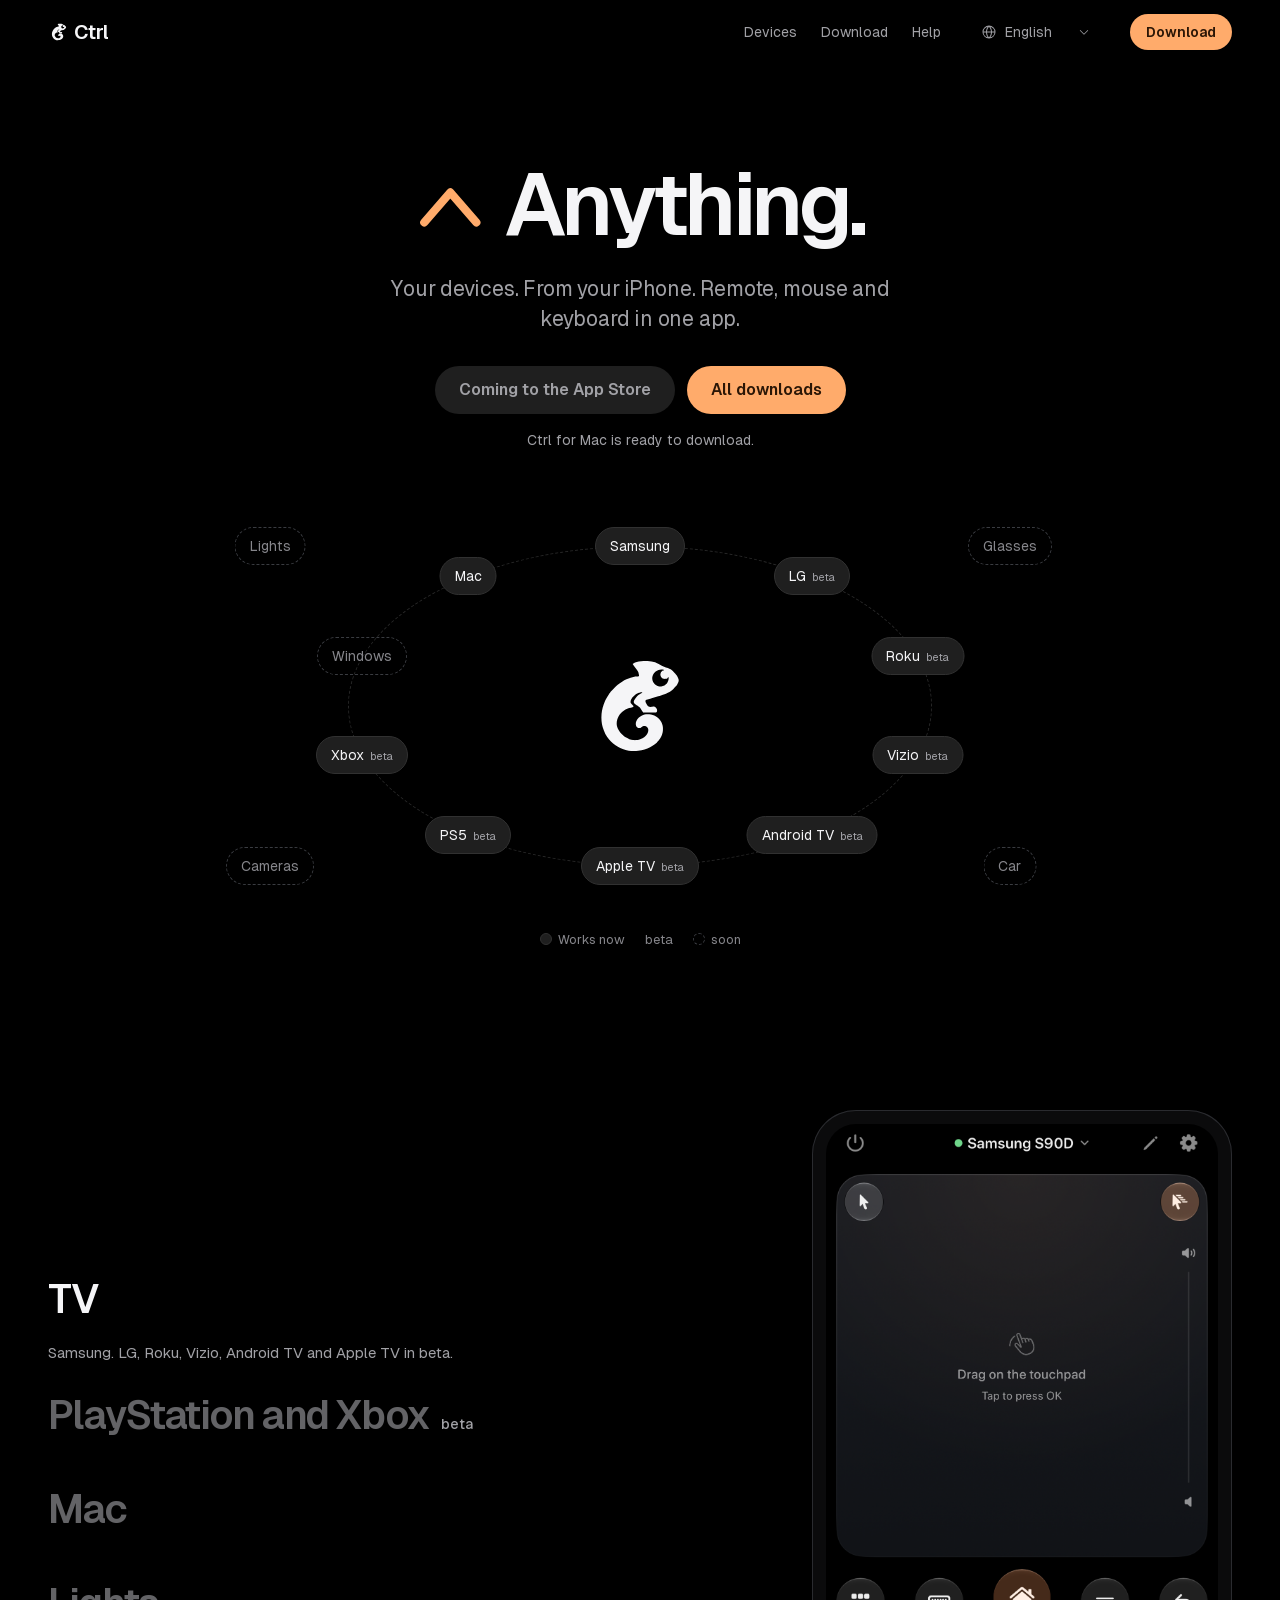
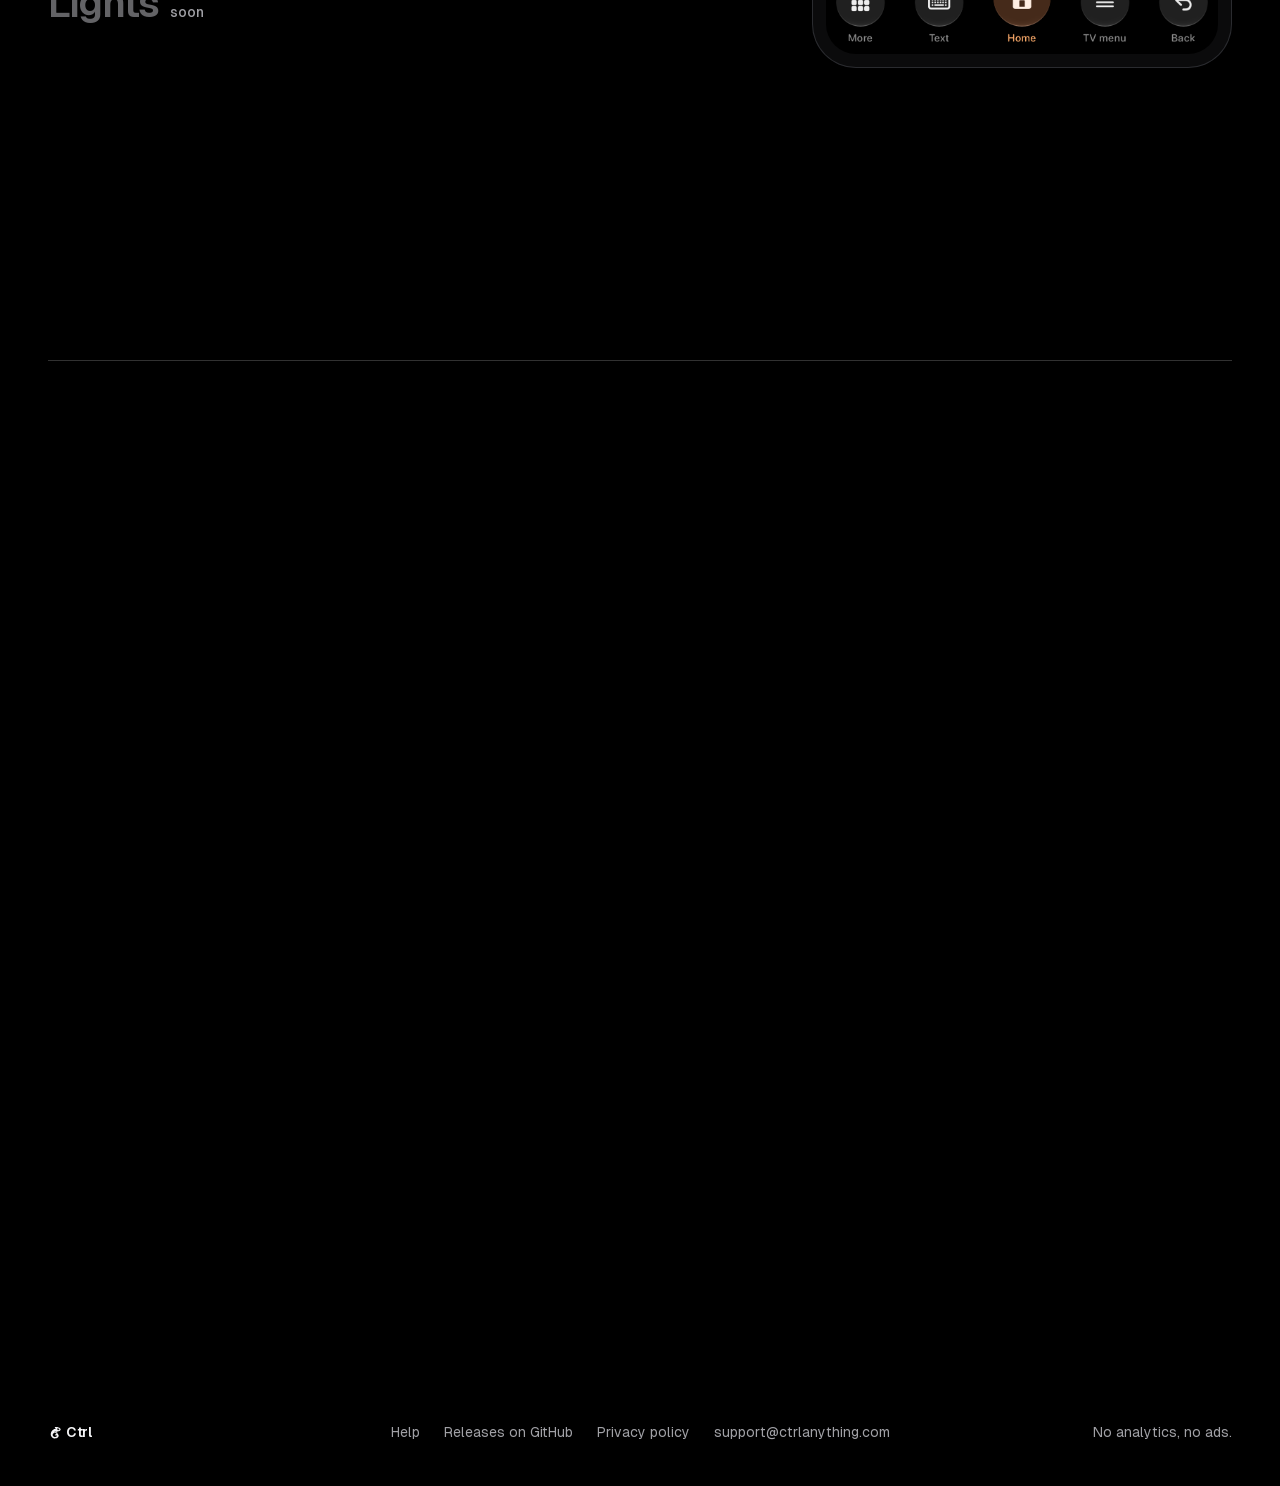
==== index.html @ 7dd6113e "Hello, world. Take Ctrl. ⌃" ====
<!doctype html>
<html lang="en" dir="ltr" data-manifest="mac/latest.json">
<head>
<meta charset="utf-8">
<meta name="viewport" content="width=device-width, initial-scale=1">
<meta http-equiv="Content-Security-Policy" content="default-src 'self'">
<meta name="color-scheme" content="dark">
<meta name="theme-color" content="#000000">
<title>Ctrl — control anything</title>
<meta name="description" content="Your devices. From your iPhone. Remote, mouse and keyboard in one app.">
<meta property="og:title" content="Ctrl — control anything">
<meta property="og:description" content="Your devices. From your iPhone. Remote, mouse and keyboard in one app.">
<meta property="og:type" content="website">
<link rel="icon" href="assets/favicon.svg?v=chameleon-2" type="image/svg+xml">
<link rel="apple-touch-icon" href="assets/apple-touch-icon.png?v=chameleon-2">
<link rel="preload" href="assets/fonts/Geist-Variable.woff2" as="font" type="font/woff2" crossorigin>
<link rel="stylesheet" href="assets/css/site.css?v=20261111.chameleon2">
<link rel="stylesheet" href="assets/css/home.css?v=20261111.chameleon2">
<script src="assets/js/home-locales.js?v=20261110.5" defer></script>
<script src="assets/js/site.js?v=20261110.5" defer></script>
<script src="assets/js/home.js?v=20261110.5" defer></script>
</head>
<body>
<a class="skip-link" href="#main" data-i18n="skip">Skip to content</a>
<header class="site-header">
  <div class="bar frame">
    <a class="brand lockup" href="./" data-localized-link data-i18n-label="brandLabel" aria-label="Ctrl — home" dir="ltr"><svg class="mark" aria-hidden="true" viewBox="0 0 64 64"><use href="assets/ctrl-mark.svg?v=chameleon-2#chameleon"/></svg><span>Ctrl</span></a>
    <nav class="navigation" data-i18n-label="navLabel" aria-label="Navigation"><a href="#devices" data-i18n="navDevices">Devices</a><a href="#download" data-i18n="navDownload">Download</a><a href="support/" data-localized-link data-i18n="navHelp">Help</a></nav>
    <label class="language-picker">
      <span class="sr-only" data-i18n="language">Language</span>
      <svg class="globe" viewBox="0 0 256 256" aria-hidden="true"><path d="M128,24h0A104,104,0,1,0,232,128,104.12,104.12,0,0,0,128,24Zm87.62,96H175.79C174,83.49,159.94,57.67,148.41,42.4A88.19,88.19,0,0,1,215.63,120ZM96.23,136h63.54c-2.31,41.61-22.23,67.11-31.77,77C118.45,203.1,98.54,177.6,96.23,136Zm0-16C98.54,78.39,118.46,52.89,128,43c9.55,9.93,29.46,35.43,31.77,77Zm11.36-77.6C96.06,57.67,82,83.49,80.21,120H40.37A88.19,88.19,0,0,1,107.59,42.4ZM40.37,136H80.21c1.82,36.51,15.85,62.33,27.38,77.6A88.19,88.19,0,0,1,40.37,136Zm108,77.6c11.53-15.27,25.56-41.09,27.38-77.6h39.84A88.19,88.19,0,0,1,148.41,213.6Z"/></svg>
      <select id="language" name="lang">
        <!-- English first, then by number of speakers (Ethnologue 2025). -->
        <option value="en" lang="en">English</option><option value="zh-Hans" lang="zh-Hans">简体中文</option><option value="hi" lang="hi">हिन्दी</option><option value="es" lang="es">Español</option><option value="ar" lang="ar">العربية</option><option value="fr" lang="fr">Français</option><option value="pt-BR" lang="pt-BR">Português</option><option value="ru" lang="ru">Русский</option><option value="de" lang="de">Deutsch</option><option value="ja" lang="ja">日本語</option><option value="ko" lang="ko">한국어</option>
      </select>
      <svg class="select-arrow" viewBox="0 0 256 256" aria-hidden="true"><path d="M213.66,101.66l-80,80a8,8,0,0,1-11.32,0l-80-80A8,8,0,0,1,53.66,90.34L128,164.69l74.34-74.35a8,8,0,0,1,11.32,11.32Z"/></svg>
    </label>
    <a class="button button-small" href="#download" data-i18n="headerDownload">Download</a>
  </div>
</header>
<main id="main">
  <section class="hero frame" aria-labelledby="h-title">
    <h1 id="h-title" class="lockup" dir="ltr" lang="en"><span class="sr-only">Ctrl </span><svg class="control-mark" viewBox="0 0 100 72" aria-hidden="true"><path d="M12 62 50 18 88 62"/></svg><span>Anything.</span></h1>
    <p class="lead" data-i18n="heroLead">Your devices. From your iPhone. Remote, mouse and keyboard in one app.</p>
    <div class="actions">
      <span class="button button-quiet is-soon" data-i18n="appStoreSoon">Coming to the App Store</span>
      <a class="button" href="#download" data-i18n="allDownloads">All downloads</a>
    </div>
    <p class="note"><a href="#download" data-i18n="macReady">Ctrl for Mac is ready to download.</a></p>

    <div class="orbit" aria-hidden="true" dir="ltr">
      <svg class="core mark" viewBox="0 0 64 64"><use href="assets/ctrl-mark.svg?v=chameleon-2#chameleon"/></svg>
      <span class="chip o1">Samsung</span>
      <span class="chip o2">LG <small data-i18n="beta">beta</small></span>
      <span class="chip o3">Roku <small data-i18n="beta">beta</small></span>
      <span class="chip o4">Vizio <small data-i18n="beta">beta</small></span>
      <span class="chip o5">Android TV <small data-i18n="beta">beta</small></span>
      <span class="chip o6">Apple TV <small data-i18n="beta">beta</small></span>
      <span class="chip o7">PS5 <small data-i18n="beta">beta</small></span>
      <span class="chip o8">Xbox <small data-i18n="beta">beta</small></span>
      <span class="chip soon o9">Windows</span>
      <span class="chip o10">Mac</span>
      <span class="chip soon o11" data-i18n="orbitLights">Lights</span>
      <span class="chip soon o12" data-i18n="orbitGlasses">Glasses</span>
      <span class="chip soon o13" data-i18n="orbitCameras">Cameras</span>
      <span class="chip soon o14" data-i18n="orbitCar">Car</span>
    </div>
    <p class="legend" aria-hidden="true"><span class="works" data-i18n="legendWorks">Works now</span><span data-i18n="beta">beta</span><span class="later" data-i18n="soonTag">soon</span></p>
  </section>

  <section class="devices" id="devices" aria-labelledby="h-devices">
    <div class="frame devices-grid">
      <div class="devices-copy">
        <h2 id="h-devices" data-i18n="switchTitle" data-reveal>One remote. Shaped for each thing.</h2>
        <div class="switch" role="group" aria-labelledby="h-devices">
          <button type="button" data-device="tv" data-shot="assets/remote-tv" data-alt="altTV" aria-pressed="true"><span class="name"><span data-i18n="devTV">TV</span></span><small class="note" data-i18n="devTVNote">Samsung. LG, Roku, Vizio, Android TV and Apple TV in beta.</small></button>
          <button type="button" data-device="console" data-shot="assets/remote-console" data-alt="altConsole" aria-pressed="false"><span class="name"><span data-i18n="devConsole">PlayStation and Xbox</span><em class="flag" data-i18n="beta">beta</em></span><small class="note" data-i18n="devConsoleNote">Navigation and media keys through your TV over HDMI-CEC.</small></button>
          <button type="button" data-device="mac" data-shot="mac/assets/mac-remote" data-alt="altMac" aria-pressed="false"><span class="name"><span data-i18n="devMac">Mac</span></span><small class="note" data-i18n="devMacNote">Ctrl Pro + the free Ctrl for Mac app. Windows coming later.</small></button>
          <button type="button" data-device="lights" aria-pressed="false"><span class="name"><span data-i18n="devLights">Lights</span><em class="flag" data-i18n="soonTag">soon</em></span><small class="note" data-i18n="devLightsNote">Soon.</small></button>
        </div>
      </div>
      <figure class="phone" dir="ltr" data-ui>
        <img data-shot="assets/remote-tv" data-i18n-alt="altTV" src="assets/remote-tv-en.webp" width="1057" height="1445" alt="The TV remote in Ctrl: touchpad, volume and the dock">
        <div class="lights" hidden aria-hidden="true"><span class="level"><i></i></span><span class="swatches"><i></i><i></i><i></i><i></i></span><span data-i18n="soonTag">soon</span></div>
      </figure>
    </div>
  </section>

  <section class="download" id="download" aria-labelledby="h-download">
    <div class="frame">
      <h2 id="h-download" data-i18n="downloadTitle" data-reveal>From any screen.</h2>
      <div class="screens">
        <div class="screen" data-reveal>
          <h3 data-i18n="dlPhone">iPhone and iPad</h3>
          <p data-i18n="dlPhoneBody">Remote, trackpad and air pointer.</p>
          <p class="status" data-i18n="appStoreSoon">Coming to the App Store</p>
        </div>
        <div class="screen" data-reveal>
          <h3 class="lockup" dir="ltr" lang="en"><span class="sr-only">Ctrl </span><svg class="control-mark" viewBox="0 0 100 72" aria-hidden="true"><path d="M12 62 50 18 88 62"/></svg><span>for Mac</span></h3>
          <p data-i18n="dlMacBody">The Mac app is free. Control from iPhone requires Ctrl Pro.</p>
          <a class="button" data-download href="https://github.com/CtrlAnything/Ctrl/releases"><svg viewBox="0 0 256 256" aria-hidden="true"><path d="M224,144v64a8,8,0,0,1-8,8H40a8,8,0,0,1-8-8V144a8,8,0,0,1,16,0v56H208V144a8,8,0,0,1,16,0Zm-101.66,5.66a8,8,0,0,0,11.32,0l40-40a8,8,0,0,0-11.32-11.32L136,124.69V32a8,8,0,0,0-16,0v92.69L93.66,98.34a8,8,0,0,0-11.32,11.32Z"/></svg><span class="download-label">Download for Mac</span></a>
          <p class="release-meta" aria-live="polite"></p>
          <p class="download-fallback" hidden><a href="https://github.com/CtrlAnything/Ctrl/releases" data-i18n="releases">Releases on GitHub</a></p>
        </div>
        <div class="screen" data-reveal>
          <h3 class="lockup" dir="ltr" lang="en"><span class="sr-only">Ctrl </span><svg class="control-mark" viewBox="0 0 100 72" aria-hidden="true"><path d="M12 62 50 18 88 62"/></svg><span>for Windows</span></h3>
          <p data-i18n="dlWindowsBody">Companion app in development. Windows control is not available yet.</p>
          <p class="status" data-i18n="storeSoonMs">Coming to the Microsoft Store</p>
        </div>
      </div>
    </div>
  </section>

  <section class="agent" aria-labelledby="h-agent">
    <div class="frame agent-grid">
      <div data-reveal>
        <h2 id="h-agent" data-i18n="agentTitle">Then, anything.</h2>
        <p class="sub" data-i18n="agentBody">We’re working toward more devices, including lights and air conditioners. These integrations are not available yet.</p>
        <p class="tag" data-i18n="development">In development</p>
      </div>
      <div class="chat" aria-hidden="true" data-reveal>
        <p class="ask" data-i18n="chatAsk">Connect my air conditioner</p>
        <p class="reply" data-i18n="chatReply">Found your air conditioner on Wi‑Fi. Added power, temperature and mode.</p>
      </div>
    </div>
  </section>

  <section class="final frame" aria-labelledby="h-final">
    <h2 id="h-final" class="lockup" dir="ltr" lang="en" data-reveal><span class="sr-only">Ctrl </span><svg class="control-mark" viewBox="0 0 100 72" aria-hidden="true"><path d="M12 62 50 18 88 62"/></svg><span>Anything.</span></h2>
    <div class="actions" data-reveal>
      <span class="button button-quiet is-soon" data-i18n="appStoreSoon">Coming to the App Store</span>
      <a class="button" data-download href="https://github.com/CtrlAnything/Ctrl/releases"><span class="download-label">Download for Mac</span></a>
    </div>
  </section>
</main>
<footer class="frame site-footer">
  <a href="./" class="footer-name lockup" data-localized-link dir="ltr"><svg class="mark" aria-hidden="true" viewBox="0 0 64 64"><use href="assets/ctrl-mark.svg?v=chameleon-2#chameleon"/></svg><span>Ctrl</span></a>
  <nav class="footer-links" data-i18n-label="navLabel" aria-label="Navigation"><a href="support/" data-localized-link data-i18n="navHelp">Help</a><a href="https://github.com/CtrlAnything/Ctrl/releases" data-i18n="releases">Releases on GitHub</a><a href="privacy/" class="privacy-link" data-i18n="privacyLink">Privacy policy</a><a href="mailto:support@ctrlanything.com">support@ctrlanything.com</a></nav>
  <span class="footer-label" data-i18n="footerNote">No analytics, no ads.</span>
</footer>
</body>
</html>
---- assets/css/site.css ----
/* Shared by every Ctrl page: tokens, base, header, buttons, footer, reveal. Pages add their own sheet after this one. */
@font-face {
  font-family: "Geist";
  src: url("../fonts/Geist-Variable.woff2") format("woff2");
  font-weight: 100 900;
  font-display: swap;
}
:root {
  color-scheme: dark;
  --bg: #000;
  --surface: #181818;
  --raised: #1f1f1f;
  --step: #272727;
  --edge: #313131;
  --ink: #f5f5f7;
  --muted: #a1a1a6;
  --dim: #86868b;   /* 5.8:1 on black: status lines carry information */
  --accent: #ffab6b;
  --accent-hover: #ffb985;
  --on-accent: #2b1606;
  --link: #ffab6b;
  --font: "Geist", system-ui, -apple-system, BlinkMacSystemFont, "Segoe UI", "PingFang SC", "Hiragino Sans", "Apple SD Gothic Neo", sans-serif;
  --gutter: 48px;
  --ease: cubic-bezier(.22,1,.36,1);
}
* { box-sizing: border-box; }
html { -webkit-text-size-adjust: 100%; scroll-padding-top: 80px; scrollbar-color: var(--edge) var(--bg); background: var(--bg); }
body { margin: 0; background: var(--bg); color: var(--ink); font: 400 16px/24px var(--font); caret-color: var(--link); -webkit-font-smoothing: antialiased; }
[hidden] { display: none !important; }
::selection { color: var(--on-accent); background: var(--accent); }
a { color: var(--link); text-decoration: none; text-underline-offset: .2em; }
a, select, summary, button { -webkit-tap-highlight-color: transparent; }
select, button { font: inherit; }
svg { display: block; fill: currentColor; }
img { display: block; max-width: 100%; height: auto; }
h1, h2, h3, p, figure, ul, ol { margin: 0; }
h1, h2, h3 { font-weight: 600; text-wrap: balance; }
p, li { text-wrap: pretty; }
.frame { width: 100%; max-width: 1280px; margin-inline: auto; padding-inline: var(--gutter); }
.sr-only { position: absolute; width: 1px; height: 1px; padding: 0; margin: -1px; overflow: hidden; clip-path: inset(50%); white-space: nowrap; }
:focus-visible { outline: 2px solid var(--link); outline-offset: 4px; border-radius: 4px; }
.skip-link { position: fixed; inset-block-start: 12px; inset-inline-start: 16px; z-index: 10; padding: 8px 16px; border-radius: 8px; background: var(--ink); color: var(--bg); transform: translateY(-200%); }
.skip-link:focus { transform: none; }

/* Standalone chameleon mark: filled silhouette with its own clear space. */
.mark { flex: none; width: 1.1em; height: 1.1em; color: var(--ink); fill: currentColor; stroke: none; }
/* The control-key prefix is retained in Anything and platform wordmarks. */
.control-mark { flex: none; width: .78em; height: .56em; color: var(--accent); fill: none; stroke: currentColor; stroke-width: 14; stroke-linecap: round; stroke-linejoin: round; overflow: visible; }
.lockup { display: inline-flex; align-items: center; gap: .22em; font-weight: 600; letter-spacing: -.045em; white-space: nowrap; }

/* Header */
.site-header { position: sticky; inset-block-start: 0; z-index: 5; background: rgba(0,0,0,.72); -webkit-backdrop-filter: saturate(180%) blur(20px); backdrop-filter: saturate(180%) blur(20px); }
.bar { display: flex; align-items: center; gap: 32px; min-height: 64px; }
.brand { min-height: 44px; color: var(--ink); font-size: 20px; line-height: 28px; }
.navigation { display: flex; gap: 24px; margin-inline-start: auto; }
.navigation a, .site-footer a { display: inline-flex; align-items: center; min-height: 44px; color: var(--muted); font-size: 14px; line-height: 20px; }
.language-picker { position: relative; display: inline-flex; align-items: center; color: var(--muted); }
.language-picker svg { position: absolute; pointer-events: none; }
.globe { inset-inline-start: 8px; width: 16px; height: 16px; }
.select-arrow { inset-inline-end: 8px; width: 12px; height: 12px; }
select { appearance: none; -webkit-appearance: none; min-height: 40px; max-width: 144px; padding-block: 8px; padding-inline: 32px 24px; border: 0; border-radius: 8px; background: transparent; color: inherit; cursor: pointer; font-size: 14px; line-height: 20px; }
select option { background: var(--raised); color: var(--ink); }

/* Buttons and links */
.button { display: inline-flex; justify-content: center; align-items: center; gap: 8px; min-height: 48px; padding: 12px 24px; border: 0; border-radius: 9999px; background: var(--accent); color: var(--on-accent); font-size: 16px; line-height: 24px; font-weight: 600; white-space: nowrap; user-select: none; }
.button svg { width: 20px; height: 20px; }
.button-small { min-height: 36px; padding: 8px 16px; font-size: 14px; line-height: 20px; }
.button-quiet { background: var(--raised); color: var(--ink); }
.button[aria-disabled="true"] { background: var(--step); color: var(--muted); cursor: progress; }
.button[data-state="unavailable"], .button[data-state="soon"] { cursor: default; }
.text-link { display: inline-flex; align-items: center; gap: 4px; min-height: 44px; font-size: 16px; line-height: 24px; }
.text-link svg { width: 14px; height: 14px; }
[dir="rtl"] .text-link svg { transform: scaleX(-1); }
.release-meta { min-height: 20px; font-variant-numeric: tabular-nums; }
.download-fallback a { display: inline-flex; align-items: center; min-height: 44px; }

/* Footer */
.site-footer { display: grid; grid-template-columns: 1fr auto 1fr; align-items: center; gap: 16px; padding-block: 32px; color: var(--muted); font-size: 14px; line-height: 20px; }
.footer-name { color: var(--ink) !important; font-size: 16px; justify-self: start; }
.footer-links { display: flex; flex-wrap: wrap; justify-content: center; gap: 0 24px; }
.footer-label { justify-self: end; color: var(--muted); font-size: 14px; }

html[lang="ar"] h1, html[lang="ar"] h2 { letter-spacing: 0; line-height: 1.25; }
html[lang="hi"] h1, html[lang="hi"] h2, html[lang="hi"] h3, html[lang="hi"] .lead { letter-spacing: 0; }
html[lang="hi"] h1, html[lang="hi"] h2 { line-height: 1.25; }

@media (hover: hover) {
  a:hover { text-decoration: underline; }
  .brand:hover, .button:hover, .navigation a:hover, .site-footer a:hover { text-decoration: none; }
  .navigation a:hover, .site-footer a:hover, .language-picker:hover { color: var(--ink); }
  select:hover { background: var(--raised); }
  .button:not([aria-disabled]):not(.button-quiet):hover { background: var(--accent-hover); }
  .button-quiet:not([aria-disabled]):hover { background: var(--step); }
}

/* Motion: optional; every page reads complete without it. */
@media (prefers-reduced-motion: no-preference) {
  html { scroll-behavior: smooth; }
  .button { transition: background-color .3s var(--ease), transform .2s var(--ease); }
  .button:active { transform: scale(.98); }
}
@media (scripting: enabled) and (prefers-reduced-motion: no-preference) {
  [data-reveal] { opacity: 0; transform: translateY(32px); animation: show 1ms 3s forwards; }
  .reveal-ready [data-reveal] { animation: none; }
  .reveal-ready [data-reveal].is-in { opacity: 1; transform: none; transition: opacity .7s var(--ease) var(--delay, 0s), transform .7s var(--ease) var(--delay, 0s); }
  [data-reveal]:nth-child(2) { --delay: 80ms; }
  [data-reveal]:nth-child(3) { --delay: 160ms; }
  [data-reveal]:nth-child(4) { --delay: 240ms; }
  /* Pictures slide in without fading, so they are never blank. */
  [data-ui][data-reveal] { opacity: 1; transform: translateY(48px) scale(.97); }
}
@keyframes show { to { opacity: 1; transform: none; } }

@media (max-width: 900px) {
  .navigation { display: none; }
  .language-picker { margin-inline-start: auto; }
}
@media (max-width: 760px) {
  :root { --gutter: 24px; }
  .bar { gap: 16px; min-height: 56px; }
  .site-footer { grid-template-columns: 1fr; justify-items: start; gap: 8px; }
  .footer-links { justify-content: start; }
  .footer-label { justify-self: start; }
}
@media (max-width: 520px) {
  .bar { gap: 8px; }
  .brand { font-size: 18px; }
  select { max-width: 120px; }
  .button-small { padding-inline: 12px; }
}
@media (max-width: 360px) {
  :root { --gutter: 16px; }
  .bar .button-small { display: none; }
}
@media (prefers-contrast: more) {
  :root { --muted: #d2d2d7; --dim: #a1a1a6; }
  .site-header { background: var(--bg); }
}
@media (prefers-reduced-transparency: reduce) {
  .site-header { background: var(--bg); -webkit-backdrop-filter: none; backdrop-filter: none; }
}
@media (forced-colors: active) {
  .button { border: 1px solid ButtonText; }
  .mark { color: CanvasText; }
}
---- assets/css/home.css ----
/* The Ctrl home page. Shared tokens, header, buttons and footer live in assets/css/site.css. */
section:not(.hero) { padding-block: 96px; }
h2 { font-size: 48px; line-height: 52px; letter-spacing: -.035em; }
h3 { font-size: 24px; line-height: 32px; letter-spacing: -.02em; }
.is-soon { cursor: default; color: var(--muted); }

/* Hero */
.hero { padding-block: 96px 64px; text-align: center; }
.hero h1 { display: flex; justify-content: center; font-size: 88px; line-height: 1.02; letter-spacing: -.055em; }
.hero h1 .control-mark, .final h2 .control-mark { stroke-width: 12; }
.lead { max-width: 560px; margin: 24px auto 0; color: var(--muted); font-size: 21px; line-height: 30px; letter-spacing: -.01em; }
.actions { display: flex; flex-wrap: wrap; justify-content: center; gap: 12px; margin-top: 32px; }
.note { margin-top: 16px; font-size: 14px; line-height: 20px; }
.note a { color: var(--muted); }

/* The chameleon in the middle, the things it reaches around it. Decorative: the switcher lists the same devices. */
.orbit { position: relative; max-width: 860px; height: 400px; margin: 56px auto 0; }
.orbit::before { content: ""; position: absolute; inset: 10% 16%; border: 1px dashed var(--step); border-radius: 50%; }
.orbit .core { position: absolute; left: 50%; top: 50%; width: 120px; height: 120px; translate: -50% -50%; color: var(--ink); }
.chip { position: absolute; translate: -50% -50%; display: inline-flex; align-items: baseline; gap: 6px; padding: 8px 14px; border: 1px solid var(--edge); border-radius: 9999px; background: var(--raised); color: var(--ink); font-size: 14px; line-height: 20px; white-space: nowrap; }
.chip small { color: var(--muted); font-size: 11px; line-height: 16px; }
.chip.soon { border-style: dashed; border-color: #3a3c41; background: transparent; color: var(--dim); }
/* Ten on the ring, every 36° from the top (rx 34%, ry 40%), four soon ones in the corners. */
.o1 { left: 50%; top: 10%; } .o2 { left: 70%; top: 17.6%; } .o3 { left: 82.3%; top: 37.6%; } .o4 { left: 82.3%; top: 62.4%; } .o5 { left: 70%; top: 82.4%; }
.o6 { left: 50%; top: 90%; } .o7 { left: 30%; top: 82.4%; } .o8 { left: 17.7%; top: 62.4%; } .o9 { left: 17.7%; top: 37.6%; } .o10 { left: 30%; top: 17.6%; }
.o11 { left: 7%; top: 10%; } .o12 { left: 93%; top: 10%; } .o13 { left: 7%; top: 90%; } .o14 { left: 93%; top: 90%; }
.legend { display: flex; flex-wrap: wrap; justify-content: center; gap: 8px 20px; margin-top: 24px; color: var(--dim); font-size: 13px; line-height: 20px; }
.legend .works::before, .legend .later::before { content: ""; display: inline-block; width: 10px; height: 10px; margin-inline-end: 6px; border: 1px solid var(--edge); border-radius: 50%; background: var(--raised); vertical-align: -1px; }
.legend .later::before { border-style: dashed; border-color: #3a3c41; background: transparent; }

/* One remote, shaped for each thing: pick a device, the phone shows its real remote. */
.devices-grid { display: grid; grid-template-columns: minmax(0,1fr) minmax(0,420px); gap: 64px; align-items: center; }
.switch { display: grid; gap: 4px; margin-top: 40px; }
.switch button { display: grid; gap: 4px; padding: 12px 0; border: 0; background: none; color: inherit; text-align: start; cursor: pointer; }
.switch .name { display: flex; align-items: baseline; gap: 12px; color: #636366; font-size: 40px; line-height: 46px; font-weight: 600; letter-spacing: -.045em; transition: color .25s var(--ease); }
/* beta / soon stay visible on every item, so nothing reads as working before it does. */
.switch .flag { color: var(--muted); font-size: 14px; line-height: 20px; font-style: normal; font-weight: 500; letter-spacing: 0; }
.switch .note { max-height: 0; overflow: hidden; color: var(--muted); font-size: 15px; line-height: 22px; opacity: 0; transition: opacity .25s var(--ease), max-height .25s var(--ease); }
.switch button[aria-pressed="true"] .name { color: var(--ink); }
.switch button[aria-pressed="true"] .note { max-height: 44px; opacity: 1; }
.switch button:hover .name { color: var(--muted); }
.switch button[aria-pressed="true"]:hover .name { color: var(--ink); }
.switch button:focus-visible { outline: 2px solid var(--link); outline-offset: 4px; border-radius: 8px; }
.phone { justify-self: center; width: min(100%, 420px); margin: 0; padding: 14px; border-radius: 44px; background: #0b0b0c; box-shadow: inset 0 0 0 1px #2a2b2f, 0 30px 60px rgba(0,0,0,.5); }
/* Captures are trimmed tight: an inset keeps the screen's rounded corner off the dock labels. */
.phone img { width: 100%; padding: 10px 10px 12px; border-radius: 30px; background: #000; }
.lights { display: flex; flex-direction: column; align-items: center; justify-content: center; gap: 24px; aspect-ratio: 1057 / 1445; border-radius: 30px; background: #000; color: var(--dim); font-size: 14px; }
.lights .level { position: relative; width: 120px; height: 55%; overflow: hidden; border: 1px solid #23262c; border-radius: 36px; background: #1a1d22; }
.lights .level i { position: absolute; inset: 45% 0 0; background: linear-gradient(#ffd9b3, var(--accent)); }
.lights .swatches { display: flex; gap: 12px; }
.lights .swatches i { width: 32px; height: 32px; border-radius: 50%; background: #fff3e0; }
.lights .swatches i:nth-child(2) { background: #ffd9a8; }
.lights .swatches i:nth-child(3) { background: var(--accent); }
.lights .swatches i:nth-child(4) { background: #8ec5ff; }

/* From any screen */
.screens { display: grid; grid-template-columns: repeat(3,minmax(0,1fr)); margin-top: 48px; border-top: 1px solid var(--edge); }
.screen { padding: 28px 32px 8px 0; }
.screen + .screen { padding-inline-start: 32px; border-inline-start: 1px solid var(--edge); }
.screen h3.lockup { display: flex; }
.screen p { margin-top: 8px; color: var(--muted); }
.screen .status { margin-top: 20px; color: var(--dim); font-size: 14px; line-height: 20px; }
.screen .button { margin-top: 20px; }
.screen .release-meta { color: var(--dim); font-size: 13px; line-height: 20px; }
.next { margin-top: 32px; color: var(--dim); font-size: 15px; line-height: 22px; }

/* Then, anything */
.agent-grid { display: grid; grid-template-columns: minmax(0,1.1fr) minmax(0,1fr); gap: 64px; align-items: center; }
.sub { max-width: 520px; margin-top: 16px; color: var(--muted); font-size: 18px; line-height: 28px; }
.tag { display: inline-block; margin-top: 16px; padding: 4px 12px; border: 1px dashed #3a3c41; border-radius: 9999px; color: var(--dim); font-size: 13px; line-height: 20px; }
.chat { display: grid; gap: 10px; padding: 20px; border: 1px solid var(--edge); border-radius: 24px; background: var(--surface); }
.chat p { max-width: 85%; padding: 10px 14px; border-radius: 18px; font-size: 15px; line-height: 22px; }
.chat .ask { justify-self: end; background: #2a2c31; }
.chat .reply { justify-self: start; background: #1d1e21; color: var(--muted); }

.final { text-align: center; }
.final h2 { display: flex; justify-content: center; font-size: 64px; line-height: 1.05; letter-spacing: -.05em; }

@media (prefers-reduced-motion: reduce) {
  .switch .name, .switch .note { transition: none; }
}
@media (max-width: 960px) {
  .devices-grid, .agent-grid { grid-template-columns: 1fr; gap: 40px; }
  .phone { width: min(100%, 360px); }
}
@media (max-width: 860px) {
  .screens { grid-template-columns: 1fr; }
  .screen { padding-inline-end: 0; }
  .screen + .screen { padding-inline-start: 0; border-inline-start: 0; border-top: 1px solid var(--edge); }
}
@media (max-width: 760px) {
  section:not(.hero) { padding-block: 64px; }
  .hero { padding-block: 48px 48px; }
  .hero h1 { font-size: 56px; }
  .lead { font-size: 18px; line-height: 26px; }
  h2 { font-size: 36px; line-height: 40px; }
  .final h2 { font-size: 44px; }
  .switch .name { font-size: 32px; line-height: 38px; }
  /* The diagram becomes the icon over a list of chips. */
  .orbit { display: flex; flex-wrap: wrap; justify-content: center; gap: 8px; height: auto; max-width: 520px; margin-top: 40px; }
  .orbit::before { display: none; }
  .orbit .core { position: static; width: 88px; height: 88px; margin: 0 calc(50% - 44px) 16px; translate: none; }
  .chip { position: static; translate: none; }
}
@media (max-width: 360px) {
  .hero h1 { font-size: 44px; }
}
@media (forced-colors: active) {
  .chip, .phone, .chat { border: 1px solid CanvasText; }
  .switch button[aria-pressed="true"] .name { text-decoration: underline; }
}
@media (prefers-contrast: more) {
  .switch .name { color: var(--muted); }
}
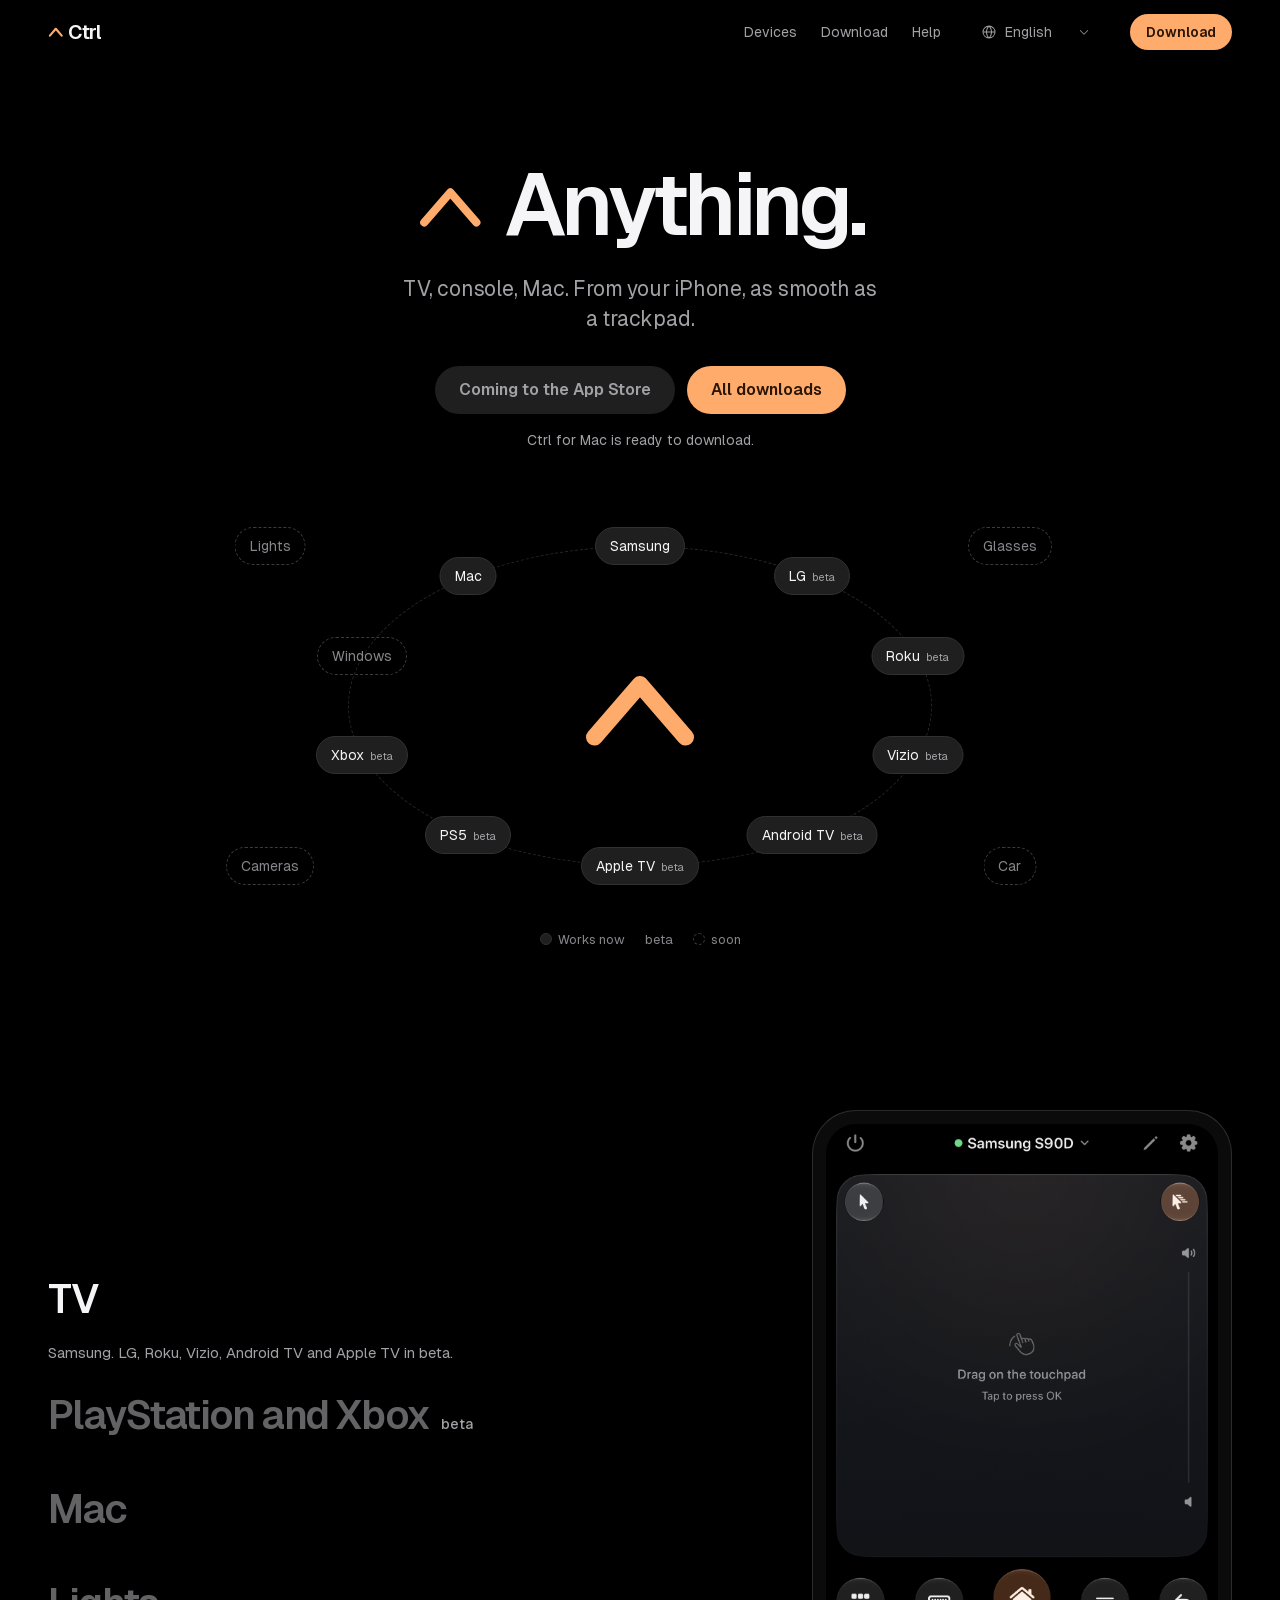
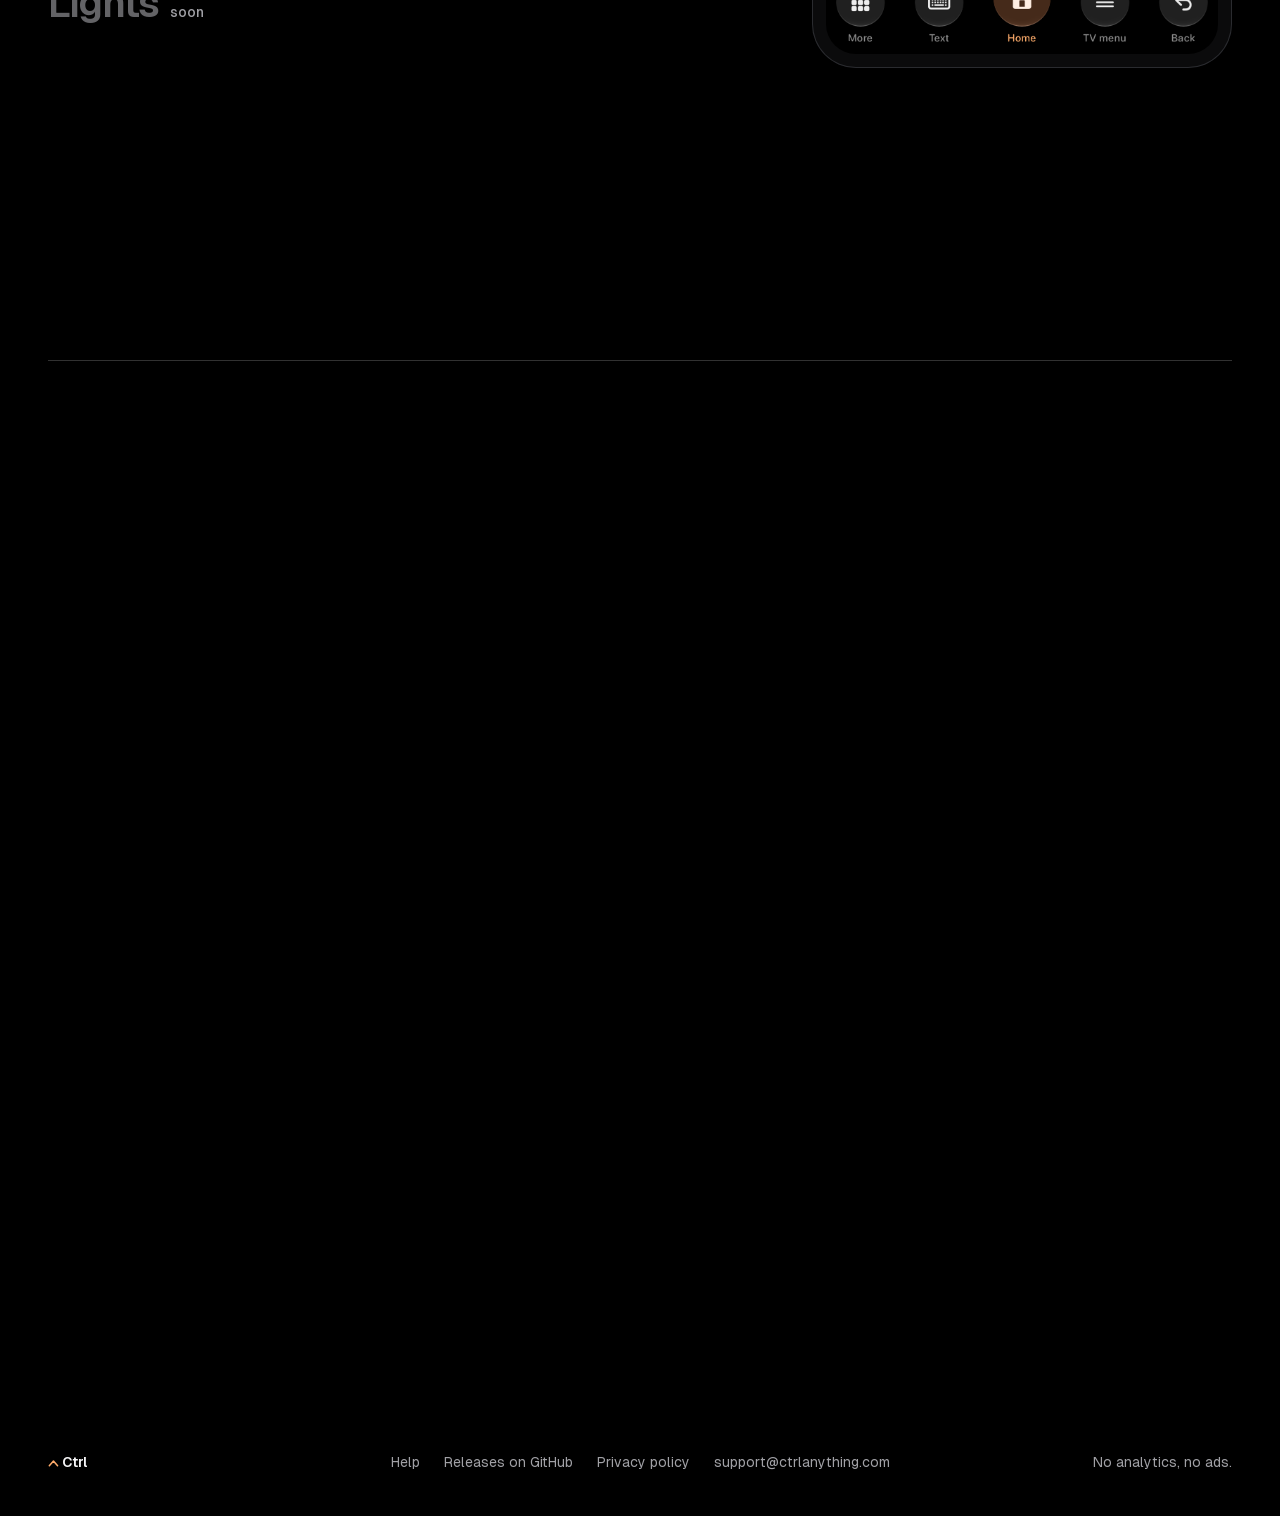
==== commit c6a163d8: "Hello, world. Take Ctrl. ⌃" ====
--- a/index.html
+++ b/index.html
@@ -7,24 +7,24 @@
 <meta name="color-scheme" content="dark">
 <meta name="theme-color" content="#000000">
 <title>Ctrl — control anything</title>
-<meta name="description" content="Your devices. From your iPhone. Remote, mouse and keyboard in one app.">
+<meta name="description" content="Control your TV, console and Mac from your iPhone. One remote, as smooth as a trackpad.">
 <meta property="og:title" content="Ctrl — control anything">
-<meta property="og:description" content="Your devices. From your iPhone. Remote, mouse and keyboard in one app.">
+<meta property="og:description" content="Control your TV, console and Mac from your iPhone. One remote, as smooth as a trackpad.">
 <meta property="og:type" content="website">
-<link rel="icon" href="assets/favicon.svg?v=chameleon-2" type="image/svg+xml">
-<link rel="apple-touch-icon" href="assets/apple-touch-icon.png?v=chameleon-2">
+<link rel="icon" href="assets/favicon.svg" type="image/svg+xml">
+<link rel="apple-touch-icon" href="assets/apple-touch-icon.png">
 <link rel="preload" href="assets/fonts/Geist-Variable.woff2" as="font" type="font/woff2" crossorigin>
-<link rel="stylesheet" href="assets/css/site.css?v=20261111.chameleon2">
-<link rel="stylesheet" href="assets/css/home.css?v=20261111.chameleon2">
-<script src="assets/js/home-locales.js?v=20261110.5" defer></script>
-<script src="assets/js/site.js?v=20261110.5" defer></script>
-<script src="assets/js/home.js?v=20261110.5" defer></script>
+<link rel="stylesheet" href="assets/css/site.css?v=20261110.3">
+<link rel="stylesheet" href="assets/css/home.css?v=20261110.3">
+<script src="assets/js/home-locales.js?v=20261110.3" defer></script>
+<script src="assets/js/site.js?v=20261110.3" defer></script>
+<script src="assets/js/home.js?v=20261110.3" defer></script>
 </head>
 <body>
 <a class="skip-link" href="#main" data-i18n="skip">Skip to content</a>
 <header class="site-header">
   <div class="bar frame">
-    <a class="brand lockup" href="./" data-localized-link data-i18n-label="brandLabel" aria-label="Ctrl — home" dir="ltr"><svg class="mark" aria-hidden="true" viewBox="0 0 64 64"><use href="assets/ctrl-mark.svg?v=chameleon-2#chameleon"/></svg><span>Ctrl</span></a>
+    <a class="brand lockup" href="./" data-localized-link data-i18n-label="brandLabel" aria-label="Ctrl — home" dir="ltr"><svg class="mark" viewBox="0 0 100 72" aria-hidden="true"><path d="M12 62 50 18 88 62"/></svg><span>Ctrl</span></a>
     <nav class="navigation" data-i18n-label="navLabel" aria-label="Navigation"><a href="#devices" data-i18n="navDevices">Devices</a><a href="#download" data-i18n="navDownload">Download</a><a href="support/" data-localized-link data-i18n="navHelp">Help</a></nav>
     <label class="language-picker">
       <span class="sr-only" data-i18n="language">Language</span>
@@ -40,8 +40,8 @@
 </header>
 <main id="main">
   <section class="hero frame" aria-labelledby="h-title">
-    <h1 id="h-title" class="lockup" dir="ltr" lang="en"><span class="sr-only">Ctrl </span><svg class="control-mark" viewBox="0 0 100 72" aria-hidden="true"><path d="M12 62 50 18 88 62"/></svg><span>Anything.</span></h1>
-    <p class="lead" data-i18n="heroLead">Your devices. From your iPhone. Remote, mouse and keyboard in one app.</p>
+    <h1 id="h-title" class="lockup" dir="ltr" lang="en"><span class="sr-only">Ctrl </span><svg class="mark" viewBox="0 0 100 72" aria-hidden="true"><path d="M12 62 50 18 88 62"/></svg><span>Anything.</span></h1>
+    <p class="lead" data-i18n="heroLead">TV, console, Mac. From your iPhone, as smooth as a trackpad.</p>
     <div class="actions">
       <span class="button button-quiet is-soon" data-i18n="appStoreSoon">Coming to the App Store</span>
       <a class="button" href="#download" data-i18n="allDownloads">All downloads</a>
@@ -49,7 +49,7 @@
     <p class="note"><a href="#download" data-i18n="macReady">Ctrl for Mac is ready to download.</a></p>
 
     <div class="orbit" aria-hidden="true" dir="ltr">
-      <svg class="core mark" viewBox="0 0 64 64"><use href="assets/ctrl-mark.svg?v=chameleon-2#chameleon"/></svg>
+      <svg class="core mark" viewBox="0 0 100 72"><path d="M12 62 50 18 88 62"/></svg>
       <span class="chip o1">Samsung</span>
       <span class="chip o2">LG <small data-i18n="beta">beta</small></span>
       <span class="chip o3">Roku <small data-i18n="beta">beta</small></span>
@@ -74,8 +74,8 @@
         <h2 id="h-devices" data-i18n="switchTitle" data-reveal>One remote. Shaped for each thing.</h2>
         <div class="switch" role="group" aria-labelledby="h-devices">
           <button type="button" data-device="tv" data-shot="assets/remote-tv" data-alt="altTV" aria-pressed="true"><span class="name"><span data-i18n="devTV">TV</span></span><small class="note" data-i18n="devTVNote">Samsung. LG, Roku, Vizio, Android TV and Apple TV in beta.</small></button>
-          <button type="button" data-device="console" data-shot="assets/remote-console" data-alt="altConsole" aria-pressed="false"><span class="name"><span data-i18n="devConsole">PlayStation and Xbox</span><em class="flag" data-i18n="beta">beta</em></span><small class="note" data-i18n="devConsoleNote">Navigation and media keys through your TV over HDMI-CEC.</small></button>
-          <button type="button" data-device="mac" data-shot="mac/assets/mac-remote" data-alt="altMac" aria-pressed="false"><span class="name"><span data-i18n="devMac">Mac</span></span><small class="note" data-i18n="devMacNote">Ctrl Pro + the free Ctrl for Mac app. Windows coming later.</small></button>
+          <button type="button" data-device="console" data-shot="assets/remote-console" data-alt="altConsole" aria-pressed="false"><span class="name"><span data-i18n="devConsole">PlayStation and Xbox</span><em class="flag" data-i18n="beta">beta</em></span><small class="note" data-i18n="devConsoleNote">In beta.</small></button>
+          <button type="button" data-device="mac" data-shot="mac/assets/mac-remote" data-alt="altMac" aria-pressed="false"><span class="name"><span data-i18n="devMac">Mac</span></span><small class="note" data-i18n="devMacNote">Free with Ctrl for Mac. Windows soon.</small></button>
           <button type="button" data-device="lights" aria-pressed="false"><span class="name"><span data-i18n="devLights">Lights</span><em class="flag" data-i18n="soonTag">soon</em></span><small class="note" data-i18n="devLightsNote">Soon.</small></button>
         </div>
       </div>
@@ -96,18 +96,19 @@
           <p class="status" data-i18n="appStoreSoon">Coming to the App Store</p>
         </div>
         <div class="screen" data-reveal>
-          <h3 class="lockup" dir="ltr" lang="en"><span class="sr-only">Ctrl </span><svg class="control-mark" viewBox="0 0 100 72" aria-hidden="true"><path d="M12 62 50 18 88 62"/></svg><span>for Mac</span></h3>
-          <p data-i18n="dlMacBody">The Mac app is free. Control from iPhone requires Ctrl Pro.</p>
+          <h3 class="lockup" dir="ltr" lang="en"><span class="sr-only">Ctrl </span><svg class="mark" viewBox="0 0 100 72" aria-hidden="true"><path d="M12 62 50 18 88 62"/></svg><span>for Mac</span></h3>
+          <p data-i18n="dlMacBody">Free. Lets your iPhone control your Mac.</p>
           <a class="button" data-download href="https://github.com/CtrlAnything/Ctrl/releases"><svg viewBox="0 0 256 256" aria-hidden="true"><path d="M224,144v64a8,8,0,0,1-8,8H40a8,8,0,0,1-8-8V144a8,8,0,0,1,16,0v56H208V144a8,8,0,0,1,16,0Zm-101.66,5.66a8,8,0,0,0,11.32,0l40-40a8,8,0,0,0-11.32-11.32L136,124.69V32a8,8,0,0,0-16,0v92.69L93.66,98.34a8,8,0,0,0-11.32,11.32Z"/></svg><span class="download-label">Download for Mac</span></a>
           <p class="release-meta" aria-live="polite"></p>
           <p class="download-fallback" hidden><a href="https://github.com/CtrlAnything/Ctrl/releases" data-i18n="releases">Releases on GitHub</a></p>
         </div>
         <div class="screen" data-reveal>
-          <h3 class="lockup" dir="ltr" lang="en"><span class="sr-only">Ctrl </span><svg class="control-mark" viewBox="0 0 100 72" aria-hidden="true"><path d="M12 62 50 18 88 62"/></svg><span>for Windows</span></h3>
-          <p data-i18n="dlWindowsBody">Companion app in development. Windows control is not available yet.</p>
+          <h3 class="lockup" dir="ltr" lang="en"><span class="sr-only">Ctrl </span><svg class="mark" viewBox="0 0 100 72" aria-hidden="true"><path d="M12 62 50 18 88 62"/></svg><span>for Windows</span></h3>
+          <p data-i18n="dlWindowsBody">Free. Lets your iPhone control your PC.</p>
           <p class="status" data-i18n="storeSoonMs">Coming to the Microsoft Store</p>
         </div>
       </div>
+      <p class="next" data-i18n="soonScreens" data-reveal>Apple Watch, Vision Pro and glasses are next.</p>
     </div>
   </section>
 
@@ -115,8 +116,8 @@
     <div class="frame agent-grid">
       <div data-reveal>
         <h2 id="h-agent" data-i18n="agentTitle">Then, anything.</h2>
-        <p class="sub" data-i18n="agentBody">We’re working toward more devices, including lights and air conditioners. These integrations are not available yet.</p>
-        <p class="tag" data-i18n="development">In development</p>
+        <p class="sub" data-i18n="agentBody">A built-in assistant will connect any device that has its own API on your network or over Bluetooth.</p>
+        <p class="tag" data-i18n="soonTag">soon</p>
       </div>
       <div class="chat" aria-hidden="true" data-reveal>
         <p class="ask" data-i18n="chatAsk">Connect my air conditioner</p>
@@ -126,7 +127,7 @@
   </section>
 
   <section class="final frame" aria-labelledby="h-final">
-    <h2 id="h-final" class="lockup" dir="ltr" lang="en" data-reveal><span class="sr-only">Ctrl </span><svg class="control-mark" viewBox="0 0 100 72" aria-hidden="true"><path d="M12 62 50 18 88 62"/></svg><span>Anything.</span></h2>
+    <h2 id="h-final" class="lockup" dir="ltr" lang="en" data-reveal><span class="sr-only">Ctrl </span><svg class="mark" viewBox="0 0 100 72" aria-hidden="true"><path d="M12 62 50 18 88 62"/></svg><span>Anything.</span></h2>
     <div class="actions" data-reveal>
       <span class="button button-quiet is-soon" data-i18n="appStoreSoon">Coming to the App Store</span>
       <a class="button" data-download href="https://github.com/CtrlAnything/Ctrl/releases"><span class="download-label">Download for Mac</span></a>
@@ -134,7 +135,7 @@
   </section>
 </main>
 <footer class="frame site-footer">
-  <a href="./" class="footer-name lockup" data-localized-link dir="ltr"><svg class="mark" aria-hidden="true" viewBox="0 0 64 64"><use href="assets/ctrl-mark.svg?v=chameleon-2#chameleon"/></svg><span>Ctrl</span></a>
+  <a href="./" class="footer-name lockup" data-localized-link dir="ltr"><svg class="mark" viewBox="0 0 100 72" aria-hidden="true"><path d="M12 62 50 18 88 62"/></svg><span>Ctrl</span></a>
   <nav class="footer-links" data-i18n-label="navLabel" aria-label="Navigation"><a href="support/" data-localized-link data-i18n="navHelp">Help</a><a href="https://github.com/CtrlAnything/Ctrl/releases" data-i18n="releases">Releases on GitHub</a><a href="privacy/" class="privacy-link" data-i18n="privacyLink">Privacy policy</a><a href="mailto:support@ctrlanything.com">support@ctrlanything.com</a></nav>
   <span class="footer-label" data-i18n="footerNote">No analytics, no ads.</span>
 </footer>
--- a/assets/css/site.css
+++ b/assets/css/site.css
@@ -42,10 +42,8 @@
 .skip-link { position: fixed; inset-block-start: 12px; inset-inline-start: 16px; z-index: 10; padding: 8px 16px; border-radius: 8px; background: var(--ink); color: var(--bg); transform: translateY(-200%); }
 .skip-link:focus { transform: none; }
 
-/* Standalone chameleon mark: filled silhouette with its own clear space. */
-.mark { flex: none; width: 1.1em; height: 1.1em; color: var(--ink); fill: currentColor; stroke: none; }
-/* The control-key prefix is retained in Anything and platform wordmarks. */
-.control-mark { flex: none; width: .78em; height: .56em; color: var(--accent); fill: none; stroke: currentColor; stroke-width: 14; stroke-linecap: round; stroke-linejoin: round; overflow: visible; }
+/* The ⌃ mark: one stroke, sized to the text beside it. */
+.mark { flex: none; width: .78em; height: .56em; color: var(--accent); fill: none; stroke: currentColor; stroke-width: 14; stroke-linecap: round; stroke-linejoin: round; overflow: visible; }
 .lockup { display: inline-flex; align-items: center; gap: .22em; font-weight: 600; letter-spacing: -.045em; white-space: nowrap; }
 
 /* Header */
--- a/assets/css/home.css
+++ b/assets/css/home.css
@@ -7,16 +7,16 @@
 /* Hero */
 .hero { padding-block: 96px 64px; text-align: center; }
 .hero h1 { display: flex; justify-content: center; font-size: 88px; line-height: 1.02; letter-spacing: -.055em; }
-.hero h1 .control-mark, .final h2 .control-mark { stroke-width: 12; }
+.hero h1 .mark, .final h2 .mark { stroke-width: 12; }
 .lead { max-width: 560px; margin: 24px auto 0; color: var(--muted); font-size: 21px; line-height: 30px; letter-spacing: -.01em; }
 .actions { display: flex; flex-wrap: wrap; justify-content: center; gap: 12px; margin-top: 32px; }
 .note { margin-top: 16px; font-size: 14px; line-height: 20px; }
 .note a { color: var(--muted); }
 
-/* The chameleon in the middle, the things it reaches around it. Decorative: the switcher lists the same devices. */
+/* One ⌃ in the middle, the things it reaches around it. Decorative: the switcher lists the same devices. */
 .orbit { position: relative; max-width: 860px; height: 400px; margin: 56px auto 0; }
 .orbit::before { content: ""; position: absolute; inset: 10% 16%; border: 1px dashed var(--step); border-radius: 50%; }
-.orbit .core { position: absolute; left: 50%; top: 50%; width: 120px; height: 120px; translate: -50% -50%; color: var(--ink); }
+.orbit .core { position: absolute; left: 50%; top: 50%; width: 120px; height: 120px; translate: -50% -50%; color: var(--accent); }
 .chip { position: absolute; translate: -50% -50%; display: inline-flex; align-items: baseline; gap: 6px; padding: 8px 14px; border: 1px solid var(--edge); border-radius: 9999px; background: var(--raised); color: var(--ink); font-size: 14px; line-height: 20px; white-space: nowrap; }
 .chip small { color: var(--muted); font-size: 11px; line-height: 16px; }
 .chip.soon { border-style: dashed; border-color: #3a3c41; background: transparent; color: var(--dim); }
